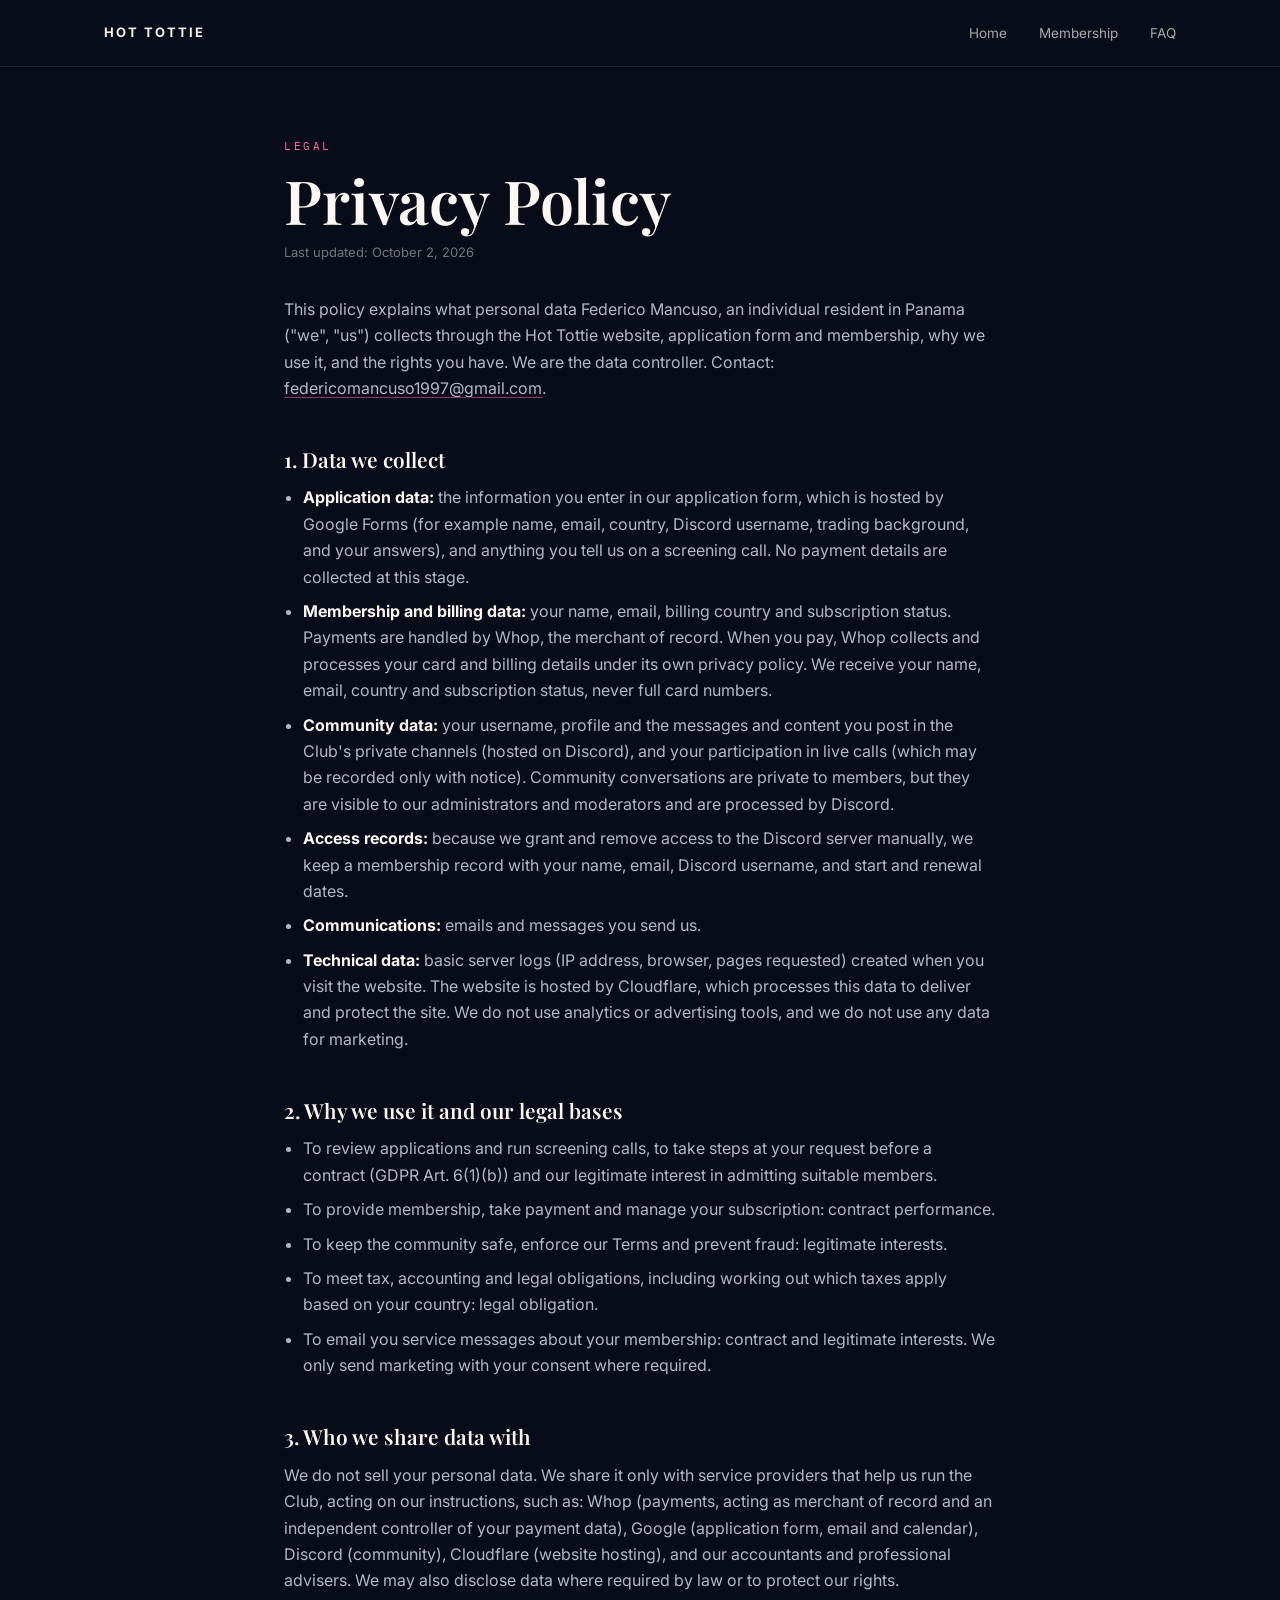
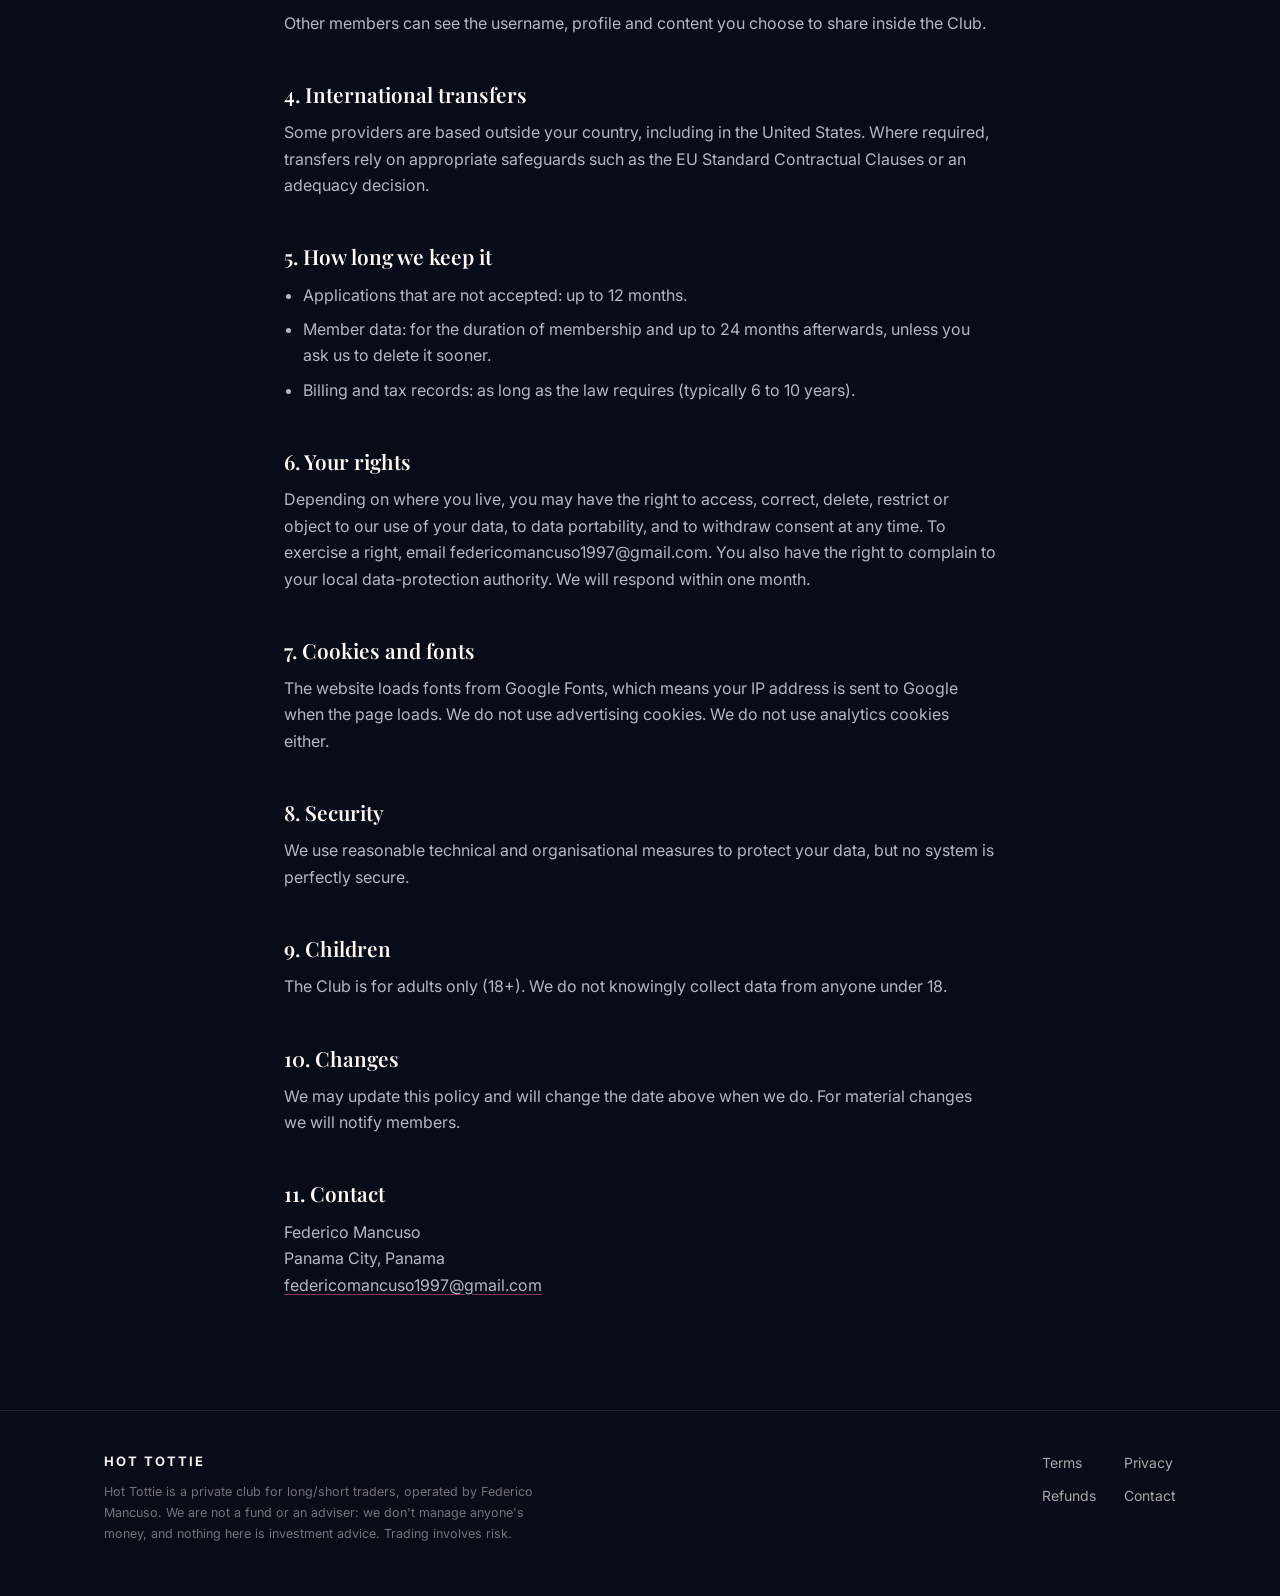
==== privacy.html @ 563d39f2 "Add files via upload" ====
<!DOCTYPE html>
<html lang="en">
<head>
<meta charset="UTF-8">
<meta name="viewport" content="width=device-width, initial-scale=1.0">
<title>Privacy Policy — Hot Tottie</title>
<meta name="description" content="How Hot Tottie collects and uses personal data.">
<link rel="preconnect" href="https://fonts.googleapis.com">
<link rel="preconnect" href="https://fonts.gstatic.com" crossorigin>
<link href="https://fonts.googleapis.com/css2?family=Playfair+Display:ital,wght@0,600;0,700;1,500&family=Inter:wght@400;500;600;700&family=IBM+Plex+Mono:wght@400;500&display=swap" rel="stylesheet">
<link rel="icon" href="favicon.svg" type="image/svg+xml">
<link rel="stylesheet" href="css/style.css">
</head>
<body class="legal-page">

<header class="legal-header">
  <div class="wrap nav">
    <a href="/" class="logo">Hot Tottie</a>
    <nav class="nav-links">
      <a href="/">Home</a>
      <a href="/#membership">Membership</a>
      <a href="/#faq">FAQ</a>
    </nav>
  </div>
</header>

<main class="legal">

<div class="wrap legal-inner">
<span class="eyebrow">Legal</span>
<h1>Privacy Policy</h1>
<p class="meta">Last updated: October 2, 2026</p>

<p>This policy explains what personal data Federico Mancuso, an individual resident in Panama ("we", "us") collects through the Hot Tottie website, application form and membership, why we use it, and the rights you have. We are the data controller. Contact: <a href="mailto:federicomancuso1997@gmail.com">federicomancuso1997@gmail.com</a>.</p>

<h2>1. Data we collect</h2>
<ul>
<li><strong>Application data:</strong> the information you enter in our application form, which is hosted by Google Forms (for example name, email, country, Discord username, trading background, and your answers), and anything you tell us on a screening call. No payment details are collected at this stage.</li>
<li><strong>Membership and billing data:</strong> your name, email, billing country and subscription status. Payments are handled by Whop, the merchant of record. When you pay, Whop collects and processes your card and billing details under its own privacy policy. We receive your name, email, country and subscription status, never full card numbers.</li>
<li><strong>Community data:</strong> your username, profile and the messages and content you post in the Club's private channels (hosted on Discord), and your participation in live calls (which may be recorded only with notice). Community conversations are private to members, but they are visible to our administrators and moderators and are processed by Discord.</li>
<li><strong>Access records:</strong> because we grant and remove access to the Discord server manually, we keep a membership record with your name, email, Discord username, and start and renewal dates.</li>
<li><strong>Communications:</strong> emails and messages you send us.</li>
<li><strong>Technical data:</strong> basic server logs (IP address, browser, pages requested) created when you visit the website. The website is hosted by Cloudflare, which processes this data to deliver and protect the site. We do not use analytics or advertising tools, and we do not use any data for marketing.</li>
</ul>

<h2>2. Why we use it and our legal bases</h2>
<ul>
<li>To review applications and run screening calls, to take steps at your request before a contract (GDPR Art. 6(1)(b)) and our legitimate interest in admitting suitable members.</li>
<li>To provide membership, take payment and manage your subscription: contract performance.</li>
<li>To keep the community safe, enforce our Terms and prevent fraud: legitimate interests.</li>
<li>To meet tax, accounting and legal obligations, including working out which taxes apply based on your country: legal obligation.</li>
<li>To email you service messages about your membership: contract and legitimate interests. We only send marketing with your consent where required.</li>
</ul>

<h2>3. Who we share data with</h2>
<p>We do not sell your personal data. We share it only with service providers that help us run the Club, acting on our instructions, such as: Whop (payments, acting as merchant of record and an independent controller of your payment data), Google (application form, email and calendar), Discord (community), Cloudflare (website hosting), and our accountants and professional advisers. We may also disclose data where required by law or to protect our rights.</p>
<p>Other members can see the username, profile and content you choose to share inside the Club.</p>

<h2>4. International transfers</h2>
<p>Some providers are based outside your country, including in the United States. Where required, transfers rely on appropriate safeguards such as the EU Standard Contractual Clauses or an adequacy decision.</p>

<h2>5. How long we keep it</h2>
<ul>
<li>Applications that are not accepted: up to 12 months.</li>
<li>Member data: for the duration of membership and up to 24 months afterwards, unless you ask us to delete it sooner.</li>
<li>Billing and tax records: as long as the law requires (typically 6 to 10 years).</li>
</ul>

<h2>6. Your rights</h2>
<p>Depending on where you live, you may have the right to access, correct, delete, restrict or object to our use of your data, to data portability, and to withdraw consent at any time. To exercise a right, email federicomancuso1997@gmail.com. You also have the right to complain to your local data-protection authority. We will respond within one month.</p>

<h2>7. Cookies and fonts</h2>
<p>The website loads fonts from Google Fonts, which means your IP address is sent to Google when the page loads. We do not use advertising cookies. We do not use analytics cookies either.</p>

<h2>8. Security</h2>
<p>We use reasonable technical and organisational measures to protect your data, but no system is perfectly secure.</p>

<h2>9. Children</h2>
<p>The Club is for adults only (18+). We do not knowingly collect data from anyone under 18.</p>

<h2>10. Changes</h2>
<p>We may update this policy and will change the date above when we do. For material changes we will notify members.</p>

<h2>11. Contact</h2>
<p>Federico Mancuso<br>Panama City, Panama<br><a href="mailto:federicomancuso1997@gmail.com">federicomancuso1997@gmail.com</a></p>
</div>

</main>

<footer>
  <div class="wrap footer-inner">
    <div>
      <a href="/" class="logo">Hot Tottie</a>
      <p class="fine-print">
        Hot Tottie is a private club for long/short traders, operated by
        Federico Mancuso. We are not a fund or an adviser: we don't manage anyone's money,
        and nothing here is investment advice. Trading involves risk.
      </p>
    </div>
    <nav class="footer-links">
      <a href="/terms.html">Terms</a>
      <a href="/privacy.html">Privacy</a>
      <a href="/refunds.html">Refunds</a>
      <a href="mailto:federicomancuso1997@gmail.com">Contact</a>
    </nav>
  </div>
</footer>

</body>
</html>
---- css/style.css ----
/* ===========================================================
   Hot Tottie — design system
   =========================================================== */

:root {
  --bg: #030303;
  --surface: #0b0b0b;
  --surface-raised: #111111;
  --border: rgba(245, 243, 238, 0.10);
  --border-strong: rgba(245, 243, 238, 0.22);

  --text-primary: #f5f3ee;
  --text-secondary: rgba(245, 243, 238, 0.68);
  --text-muted: rgba(245, 243, 238, 0.45);

  --white-btn-bg: #f5f3ee;
  --white-btn-text: #0a0a0a;

  --font-display: "Playfair Display", Georgia, "Times New Roman", serif;
  --font-body: "Inter", -apple-system, BlinkMacSystemFont, "Segoe UI", sans-serif;
  --font-mono: "IBM Plex Mono", "SFMono-Regular", Menlo, Consolas, monospace;

  --max-w: 1120px;
}


/* ===========================================================
   Base
   =========================================================== */

* {
  box-sizing: border-box;
}

html {
  scroll-behavior: smooth;
}

body {
  margin: 0;
  background: var(--bg);
  color: var(--text-primary);
  font-family: var(--font-body);
  line-height: 1.65;
  -webkit-font-smoothing: antialiased;
}

@media (prefers-reduced-motion: reduce) {
  html {
    scroll-behavior: auto;
  }

  * {
    animation-duration: 0.001ms !important;
    animation-iteration-count: 1 !important;
    transition-duration: 0.001ms !important;
  }
}

img,
video {
  max-width: 100%;
  display: block;
}

a {
  color: inherit;
  text-decoration: none;
}


/* ===========================================================
   Layout
   =========================================================== */

.wrap {
  max-width: var(--max-w);
  margin: 0 auto;
  padding: 0 24px;
}


/* ===========================================================
   Typography
   =========================================================== */

h1,
h2,
h3 {
  font-family: var(--font-display);
  font-weight: 600;
  margin: 0;
  color: var(--text-primary);
}

h1 {
  font-size: clamp(2.4rem, 5vw, 3.8rem);
  line-height: 1.1;
}

h2 {
  font-size: clamp(1.8rem, 3.2vw, 2.6rem);
  line-height: 1.2;
}

h3 {
  font-size: 1.15rem;
  line-height: 1.3;
  font-weight: 600;
}

p {
  color: var(--text-secondary);
  margin: 0;
}

.eyebrow {
  display: inline-block;
  font-family: var(--font-mono);
  font-size: 11px;
  letter-spacing: 2.5px;
  text-transform: uppercase;
  color: var(--text-secondary);
}


/* ===========================================================
   Buttons
   =========================================================== */

.btn {
  display: inline-flex;
  align-items: center;
  justify-content: center;
  gap: 8px;

  font-family: var(--font-body);
  font-weight: 600;
  font-size: 14px;

  padding: 14px 30px;

  border-radius: 999px;
  border: 1px solid transparent;

  cursor: pointer;
  white-space: nowrap;

  transition:
    transform 0.15s ease,
    background 0.15s ease,
    border-color 0.15s ease;
}

.btn:active {
  transform: scale(0.97);
}

.btn-primary {
  background: var(--white-btn-bg);
  color: var(--white-btn-text);
}

.btn-primary:hover {
  background: #ffffff;
}

.btn-ghost {
  background: rgba(0, 0, 0, 0.35);
  color: var(--text-primary);
  border-color: var(--border-strong);
}

.btn-ghost:hover {
  border-color: var(--text-primary);
}

.btn-outline {
  background: transparent;
  color: var(--text-primary);
  border-color: var(--border-strong);
}

.btn-outline:hover {
  border-color: var(--text-primary);
}

a:focus-visible,
button:focus-visible {
  outline: 2px solid var(--text-primary);
  outline-offset: 2px;
}


/* ===========================================================
   Nav
   =========================================================== */

header.site-header {
  position: absolute;
  top: 0;
  left: 0;
  right: 0;

  z-index: 30;

  padding: 22px 0;
}

.nav {
  display: flex;
  align-items: center;
  justify-content: space-between;

  gap: 24px;
}

.logo {
  font-family: var(--font-body);
  font-size: 13px;
  font-weight: 700;
  letter-spacing: 2px;
  text-transform: uppercase;
}

.nav-links {
  display: flex;
  align-items: center;
  gap: 32px;
}

.nav-links a {
  font-size: 13.5px;
  color: var(--text-secondary);
}

.nav-links a:hover {
  color: var(--text-primary);
}

.nav-cta .btn {
  padding: 10px 22px;
  font-size: 13px;
}

@media (max-width: 760px) {
  .nav-links {
    display: none;
  }
}


/* ===========================================================
   Full-bleed video sections
   =========================================================== */

.video-section {
  position: relative;
  overflow: hidden;

  display: flex;
  align-items: center;
  justify-content: center;

  text-align: center;

  min-height: 100vh;
}

.video-section.short {
  min-height: 70vh;
}

.video-bg {
  position: absolute;
  inset: 0;

  width: 100%;
  height: 100%;

  object-fit: cover;

  z-index: 0;
}

.video-overlay {
  position: absolute;
  inset: 0;

  background:
    linear-gradient(
      180deg,
      rgba(3, 3, 3, 0.75) 0%,
      rgba(3, 3, 3, 0.35) 30%,
      rgba(3, 3, 3, 0.55) 75%,
      rgba(3, 3, 3, 0.85) 100%
    );

  z-index: 1;
}

.video-content {
  position: relative;
  z-index: 2;

  max-width: 760px;
  padding: 0 24px;

  display: flex;
  flex-direction: column;
  align-items: center;

  gap: 22px;
}

.video-content .eyebrow {
  color: rgba(245, 243, 238, 0.75);
}

.video-content h1,
.video-content h2 {
  max-width: 640px;
}

.video-content .tagline {
  font-family: var(--font-display);
  font-style: italic;

  font-size: clamp(1.05rem, 2vw, 1.3rem);

  color: rgba(245, 243, 238, 0.85);
}

.video-content .lede {
  max-width: 520px;

  font-size: 16px;

  color: rgba(245, 243, 238, 0.72);
}

.video-actions {
  display: flex;
  align-items: center;

  gap: 16px;

  flex-wrap: wrap;
  justify-content: center;
}

.hero-note {
  font-family: var(--font-mono);
  font-size: 12px;

  letter-spacing: 0.5px;

  color: rgba(245, 243, 238, 0.55);
}

.scroll-cue {
  position: absolute;

  bottom: 32px;
  left: 50%;

  transform: translateX(-50%);

  z-index: 2;

  display: flex;
  flex-direction: column;
  align-items: center;

  gap: 10px;
}

.scroll-cue span {
  font-family: var(--font-mono);
  font-size: 10px;

  letter-spacing: 2px;

  color: rgba(245, 243, 238, 0.55);
}

.scroll-cue .line {
  width: 1px;
  height: 26px;

  background: rgba(245, 243, 238, 0.4);
}


/* ===========================================================
   Section scaffolding
   =========================================================== */

section.content {
  padding: 96px 0;
}

section.content + section.content {
  border-top: 1px solid var(--border);
}

.section-head {
  max-width: 620px;

  margin: 0 auto 52px;

  text-align: center;
}

.section-head .eyebrow {
  display: block;
  margin-bottom: 14px;
}

.section-head p {
  margin-top: 14px;
  font-size: 16px;
}

#inside .section-head h2 {
  font-size: clamp(1.3rem, 2.3vw, 1.8rem);

  font-weight: 500;
  line-height: 1.35;
}


/* ===========================================================
   Photo grid
   =========================================================== */

.photo-grid {
  display: grid;

  grid-template-columns: repeat(
    auto-fit,
    minmax(220px, 1fr)
  );

  gap: 20px;
}

.photo-grid.cols-3 {
  grid-template-columns: repeat(3, 1fr);
}

@media (max-width: 760px) {
  .photo-grid.cols-3 {
    grid-template-columns: 1fr;
  }
}


/* ===========================================================
   LARGE IMAGE CAROUSEL
   One image visible at a time
   Swipe + desktop arrows
   =========================================================== */

.carousel-wrap {
  position: relative;

  /*
    Keeps the image large while preventing it
    from becoming excessively wide on very large screens.
  */
  max-width: 1000px;

  margin: 0 auto;

  /*
    Space reserved for the navigation arrows.
  */
  padding: 0 54px;
}

.carousel {
  display: flex;

  gap: 20px;

  overflow-x: auto;

  scroll-snap-type: x mandatory;
  scroll-behavior: smooth;

  -webkit-overflow-scrolling: touch;

  padding: 0 0 8px;

  scrollbar-width: none;

  /*
    Prevent accidental vertical scrolling while
    swiping horizontally on touch devices.
  */
  touch-action: pan-x;
}

.carousel::-webkit-scrollbar {
  display: none;
}


/*
  Each carousel card occupies the entire available
  carousel width.

  This is the main change from the previous 84% width,
  which caused the next image to peek into view.
*/

.carousel .photo-card {
  flex: 0 0 100%;
  width: 100%;

  scroll-snap-align: center;
}


/* ===========================================================
   Photo cards
   =========================================================== */

.photo-card {
  position: relative;

  border-radius: 18px;

  overflow: hidden;

  aspect-ratio: 4 / 5;

  background: var(--surface-raised);

  border: 1px solid var(--border);
}


/*
  Screenshots are landscape images, so give them
  a wider aspect ratio.
*/

.photo-card.screen {
  aspect-ratio: 16 / 10;

  background: #050505;
}


/*
  Screenshot images must remain completely visible.
  Do not crop the Discord screenshots.
*/

.photo-card.screen img {
  object-fit: contain;
}


/*
  General image styling.
*/

.photo-card img {
  width: 100%;
  height: 100%;

  object-fit: cover;

  /*
    Indicates that the image can be opened
    and enlarged.
  */
  cursor: zoom-in;

  /*
    Prevents image dragging from interfering
    with carousel interaction.
  */
  user-select: none;
  -webkit-user-select: none;
}


/* ===========================================================
   Card scrim
   =========================================================== */

.photo-card .scrim {
  position: absolute;
  inset: 0;

  background:
    linear-gradient(
      180deg,
      rgba(3, 3, 3, 0) 50%,
      rgba(3, 3, 3, 0.85) 100%
    );

  pointer-events: none;
}


/* ===========================================================
   Card captions
   =========================================================== */

.photo-card .caption {
  position: absolute;

  left: 18px;
  right: 18px;
  bottom: 16px;

  z-index: 2;

  font-size: 14.5px;
  font-weight: 600;

  color: var(--text-primary);

  min-height: 1.4em;
}


/* ===========================================================
   Carousel arrows
   =========================================================== */

.carousel-arrow {
  position: absolute;

  top: 50%;

  transform: translateY(-50%);

  z-index: 10;

  width: 44px;
  height: 44px;

  display: flex;
  align-items: center;
  justify-content: center;

  border: 1px solid var(--border-strong);

  border-radius: 50%;

  background: rgba(3, 3, 3, 0.78);

  color: var(--text-primary);

  font-family: var(--font-body);

  font-size: 25px;
  line-height: 1;

  cursor: pointer;

  backdrop-filter: blur(8px);
  -webkit-backdrop-filter: blur(8px);

  transition:
    background 0.2s ease,
    border-color 0.2s ease,
    transform 0.2s ease;
}

.carousel-arrow:hover {
  background: rgba(245, 243, 238, 0.12);

  border-color: var(--text-primary);
}

.carousel-arrow:active {
  transform: translateY(-50%) scale(0.94);
}

.carousel-arrow.prev {
  left: 0;
}

.carousel-arrow.next {
  right: 0;
}


/* ===========================================================
   Feature grid
   =========================================================== */

.grid-4 {
  display: grid;

  grid-template-columns: repeat(
    auto-fit,
    minmax(230px, 1fr)
  );

  gap: 20px;
}

.feature {
  background: var(--surface);

  border: 1px solid var(--border);

  border-radius: 18px;

  padding: 30px 26px;
}

.feature .mark {
  font-family: var(--font-mono);

  font-size: 12px;

  letter-spacing: 1.5px;

  color: var(--text-muted);

  display: block;

  margin-bottom: 18px;
}

.feature h3 {
  margin-bottom: 10px;
}

.feature p {
  font-size: 14.5px;
}


/* ===========================================================
   Perk section
   =========================================================== */

.perk-copy {
  max-width: 620px;

  margin: 0 auto 48px;

  text-align: center;
}

.perk-copy .eyebrow {
  display: block;

  margin-bottom: 14px;
}

.perk-copy p {
  margin-top: 16px;

  font-size: 16px;
}


/* ===========================================================
   IMAGE LIGHTBOX
   Full-screen image viewer
   =========================================================== */

.image-lightbox {
  position: fixed;

  inset: 0;

  z-index: 9999;

  display: flex;

  align-items: center;
  justify-content: center;

  padding: 30px;

  background: rgba(0, 0, 0, 0.94);

  opacity: 0;

  visibility: hidden;

  transition:
    opacity 0.2s ease,
    visibility 0.2s ease;
}


/*
  Activated by JavaScript when an image
  is clicked/tapped.
*/

.image-lightbox.active {
  opacity: 1;

  visibility: visible;
}


/*
  Full-size image inside the lightbox.
*/

.image-lightbox img {
  max-width: 95vw;

  max-height: 92vh;

  width: auto;
  height: auto;

  object-fit: contain;

  cursor: zoom-in;

  user-select: none;
  -webkit-user-select: none;

  transition: transform 0.25s ease;
}


/*
  Zoomed state.

  JavaScript adds/removes the .zoomed class.
*/

.image-lightbox img {
  max-width: 95vw;
  max-height: 92vh;
  width: auto;
  height: auto;
  object-fit: contain;

  cursor: zoom-in;

  user-select: none;
  -webkit-user-select: none;

  transition: transform 0.2s ease;

  touch-action: none;
  will-change: transform;
}

.image-lightbox.active img {
  cursor: zoom-in;
}


/* ===========================================================
   Lightbox close button
   =========================================================== */

.image-lightbox-close {
  position: absolute;

  top: 22px;
  right: 26px;

  width: 44px;
  height: 44px;

  display: flex;
  align-items: center;
  justify-content: center;

  border: 1px solid var(--border-strong);

  border-radius: 50%;

  background: rgba(3, 3, 3, 0.8);

  color: var(--text-primary);

  font-size: 26px;

  line-height: 1;

  cursor: pointer;

  transition:
    background 0.2s ease,
    border-color 0.2s ease;
}

.image-lightbox-close:hover {
  background: rgba(245, 243, 238, 0.12);

  border-color: var(--text-primary);
}


/* ===========================================================
   Footer
   =========================================================== */

footer {
  border-top: 1px solid var(--border);

  padding: 40px 0 52px;

  background: var(--bg);
}

.footer-inner {
  display: flex;

  justify-content: space-between;

  gap: 24px;

  flex-wrap: wrap;

  align-items: flex-start;
}

.footer-inner .logo {
  display: block;

  margin-bottom: 10px;
}

footer .fine-print {
  font-size: 12.5px;

  color: var(--text-muted);

  max-width: 460px;
}

footer nav {
  display: flex;

  gap: 22px;
}

footer nav a {
  font-size: 14px;

  color: var(--text-secondary);
}

footer nav a:hover {
  color: var(--text-primary);
}


/* ===========================================================
   MOBILE CAROUSEL
   =========================================================== */

@media (max-width: 760px) {

  /*
    The carousel uses almost the entire mobile
    screen while leaving room for the arrows.
  */

  .carousel-wrap {
    max-width: none;

    margin: 0;

    padding: 0 42px;
  }

  .carousel {
    gap: 12px;

    padding-bottom: 5px;
  }

  .carousel .photo-card {
    flex-basis: 100%;
  }


  /*
    Slightly tighter radius on small screens.
  */

  .photo-card {
    border-radius: 14px;
  }

  .photo-card.screen {
    aspect-ratio: 16 / 10;

    border-radius: 14px;
  }


  /*
    Mobile carousel arrows.
  */

  .carousel-arrow {
    width: 36px;
    height: 36px;

    font-size: 21px;
  }

  .carousel-arrow.prev {
    left: 2px;
  }

  .carousel-arrow.next {
    right: 2px;
  }


  /*
    Mobile lightbox.
  */

  .image-lightbox {
    padding: 12px;
  }

  .image-lightbox img {
    max-width: 96vw;

    max-height: 88vh;
  }


  /*
    Slightly smaller zoom on mobile so that
    very large screenshots remain usable.
  */

  .image-lightbox.zoomed img {
    transform: scale(1.7);
  }


  /*
    Smaller close button.
  */

  .image-lightbox-close {
    top: 14px;

    right: 14px;

    width: 38px;
    height: 38px;

    font-size: 22px;
  }
}


/* ===========================================================
   VERY SMALL MOBILE SCREENS
   =========================================================== */

@media (max-width: 420px) {

  .wrap {
    padding-left: 18px;
    padding-right: 18px;
  }

  .carousel-wrap {
    padding-left: 38px;
    padding-right: 38px;
  }

  .carousel-arrow {
    width: 34px;
    height: 34px;

    font-size: 20px;
  }

  .carousel-arrow.prev {
    left: 1px;
  }

  .carousel-arrow.next {
    right: 1px;
  }

  .photo-card.screen {
    border-radius: 12px;
  }
}

/* Hot Tottie brush logo */
.brand-logo {
  margin: 0;
  line-height: 0;
}
.brand-logo img {
  display: block;
  width: min(560px, 80vw);
  height: auto;
  margin-inline: auto;
  filter: drop-shadow(0 4px 24px rgba(0, 0, 0, 0.45));
}

.apply-heading {
  display: flex;
  flex-direction: column;
  align-items: center;
  gap: 0.25rem;
}
.apply-heading img {
  display: block;
  width: min(420px, 70vw);
  height: auto;
  filter: drop-shadow(0 4px 24px rgba(0, 0, 0, 0.45));
}

/* ===========================================================
   HOT TOTTIE — NIGHT-SEA THEME
   Videos stay natural; deep night-blue sections with subtle
   city-light glows; pink text and accents.
   =========================================================== */

:root {
  /* Pink accents */
  --ht-accent: #ff4f8b;
  --ht-accent-bright: #ff6fa3;
  --ht-warm-white: #fff7f4;

  /* Night sea: very dark blues */
  --ht-sea-darkest: #080b18;  /* page base, video edge fade */
  --ht-sea-deep:    #0e1226;  /* section middle */
  --ht-sea-card:    #131830;  /* cards */
  --ht-sea:         #2a3566;  /* faint glows (city lights on water) */
  --ht-sea-bright:  #4a5aa8;  /* hover borders */

  --bg: var(--ht-sea-darkest);
}

body,
footer {
  background: var(--ht-sea-darkest);
}

/* -----------------------------------------------------------
   Videos: almost neutral overlay, blue only at the very edges
   ----------------------------------------------------------- */

.video-overlay {
  background: linear-gradient(
    180deg,
    rgba(3, 3, 3, 0.60) 0%,
    rgba(3, 3, 3, 0.18) 30%,
    rgba(3, 3, 3, 0.32) 72%,
    rgba(8, 11, 24, 1)  100%
  );
}

.video-section.short .video-overlay {
  background: linear-gradient(
    180deg,
    rgba(8, 11, 24, 1)  0%,
    rgba(3, 3, 3, 0.25) 22%,
    rgba(3, 3, 3, 0.32) 75%,
    rgba(8, 11, 24, 1)  100%
  );
}

/* -----------------------------------------------------------
   Four middle sections
   ----------------------------------------------------------- */

#inside,
#benefits,
#community,
#terminal {
  position: relative;
  overflow: hidden;

  background: linear-gradient(
    180deg,
    var(--ht-sea-darkest) 0%,
    var(--ht-sea-deep) 50%,
    var(--ht-sea-darkest) 100%
  );
}

/* Faint glow, like city lights reflected on dark water */
#inside::before,
#benefits::before,
#community::before,
#terminal::before {
  content: "";
  position: absolute;
  width: min(1000px, 100vw);
  height: 520px;
  left: 50%;
  top: 0;
  transform: translateX(-50%);
  pointer-events: none;
  background: radial-gradient(
    ellipse at center top,
    rgba(42, 53, 102, 0.22) 0%,
    rgba(42, 53, 102, 0.08) 38%,
    transparent 72%
  );
}

#inside > .wrap,
#benefits > .wrap,
#community > .wrap,
#terminal > .wrap {
  position: relative;
  z-index: 1;
}

/* Pink eyebrows, warm-white headings */
#inside .section-head .eyebrow,
#benefits .section-head .eyebrow,
#community .section-head .eyebrow,
#terminal .perk-copy .eyebrow {
  color: var(--ht-accent-bright);
}

#inside .section-head h2,
#benefits .section-head h2,
#community .section-head h2,
#terminal .perk-copy h2 {
  color: var(--ht-warm-white);
}

#benefits .section-head p,
#community .section-head p,
#terminal .perk-copy p {
  color: rgba(228, 232, 248, 0.74);
}

/* Separators */
#inside + #benefits,
#benefits + #community,
#community + #terminal {
  border-top-color: rgba(74, 90, 168, 0.20);
}

/* -----------------------------------------------------------
   Feature cards
   ----------------------------------------------------------- */

#benefits .feature,
#community .feature {
  position: relative;
  overflow: hidden;

  background:
    linear-gradient(
      145deg,
      rgba(74, 90, 168, 0.09),
      rgba(42, 53, 102, 0.05) 55%,
      rgba(255, 255, 255, 0.015)
    ),
    var(--ht-sea-card);

  border-color: rgba(120, 135, 210, 0.16);

  box-shadow:
    0 14px 40px rgba(2, 3, 10, 0.45),
    inset 0 1px 0 rgba(255, 255, 255, 0.04);

  transition:
    transform 0.25s ease,
    border-color 0.25s ease,
    box-shadow 0.25s ease;
}

#benefits .feature p,
#community .feature p {
  color: rgba(228, 232, 248, 0.72);
}

#benefits .feature::before,
#community .feature::before {
  content: "";
  position: absolute;
  top: 0;
  left: 24px;
  right: 24px;
  height: 2px;
  background: linear-gradient(90deg, transparent, var(--ht-accent), transparent);
  opacity: 0.8;
}

#benefits .feature:hover,
#community .feature:hover {
  transform: translateY(-3px);
  border-color: rgba(74, 90, 168, 0.50);
  box-shadow:
    0 18px 48px rgba(2, 3, 10, 0.55),
    0 0 26px rgba(42, 53, 102, 0.30),
    inset 0 1px 0 rgba(255, 255, 255, 0.06);
}

#benefits .feature .mark,
#community .feature .mark {
  color: var(--ht-accent-bright);
}

/* -----------------------------------------------------------
   Screenshots
   ----------------------------------------------------------- */

#inside .photo-card.screen,
#terminal .photo-card.screen {
  border-color: rgba(120, 135, 210, 0.18);
  box-shadow:
    0 16px 44px rgba(2, 3, 10, 0.55),
    0 0 30px rgba(42, 53, 102, 0.18);
}

#inside .photo-card.screen:hover {
  border-color: rgba(74, 90, 168, 0.50);
}

#terminal .perk-copy h2 {
  text-shadow: 0 0 28px rgba(42, 53, 102, 0.40);
}

/* Carousel arrows: dark ring, pink arrow */
#inside .carousel-arrow,
#terminal .carousel-arrow {
  border-color: rgba(74, 90, 168, 0.40);
  color: var(--ht-accent-bright);
  background: rgba(8, 11, 24, 0.85);
}

#inside .carousel-arrow:hover,
#terminal .carousel-arrow:hover {
  border-color: var(--ht-sea-bright);
  background: rgba(42, 53, 102, 0.28);
  box-shadow: 0 0 20px rgba(42, 53, 102, 0.35);
}

/* -----------------------------------------------------------
   Mobile
   ----------------------------------------------------------- */

@media (max-width: 760px) {
  #inside::before,
  #benefits::before,
  #community::before,
  #terminal::before {
    width: 130vw;
    height: 420px;
    background: radial-gradient(
      ellipse at center top,
      rgba(42, 53, 102, 0.18) 0%,
      transparent 68%
    );
  }

  #benefits .feature:hover,
  #community .feature:hover {
    transform: none;
  }
}

/* ===========================================================
   CAROUSELS — screenshots only (no card / box)
   Add at the very end of style.css
   =========================================================== */

#inside .carousel .photo-card.screen,
#terminal .carousel .photo-card.screen {
  aspect-ratio: auto;
  background: none;
  border: 0;
  border-radius: 0;
  box-shadow: none;
  overflow: visible;

  display: flex;
  align-items: center;
  justify-content: center;
}

/* Let the screenshot define its own size */
#inside .carousel .photo-card.screen img,
#terminal .carousel .photo-card.screen img {
  width: auto;
  height: auto;
  max-width: 100%;
  max-height: 78vh;
  object-fit: contain;
  border-radius: 10px;   /* set to 0 for sharp corners */
}

/* No gradient or caption layer on screenshots */
.photo-card.screen .scrim,
.photo-card.screen .caption {
  display: none;
}

/* Center slides of different heights */
.carousel {
  align-items: center;
}


/* ===========================================================
   COMPLIANCE ADDITIONS — append at the very end of style.css
   Membership, FAQ, legal pages, footer links, placeholders
   =========================================================== */

/* ---- New sections share the night-sea look ---- */
#membership,
#faq {
  position: relative;
  overflow: hidden;
  background: linear-gradient(
    180deg,
    var(--ht-sea-darkest) 0%,
    var(--ht-sea-deep) 50%,
    var(--ht-sea-darkest) 100%
  );
}

#membership::before,
#faq::before {
  content: "";
  position: absolute;
  width: min(1000px, 100vw);
  height: 520px;
  left: 50%;
  top: 0;
  transform: translateX(-50%);
  pointer-events: none;
  background: radial-gradient(
    ellipse at center top,
    rgba(42, 53, 102, 0.22) 0%,
    rgba(42, 53, 102, 0.08) 38%,
    transparent 72%
  );
}

#membership > .wrap,
#faq > .wrap {
  position: relative;
  z-index: 1;
}

#terminal + #membership,
#membership + #faq {
  border-top-color: rgba(74, 90, 168, 0.20);
}

#membership .section-head .eyebrow,
#faq .section-head .eyebrow {
  color: var(--ht-accent-bright);
}

#membership .section-head h2,
#faq .section-head h2 {
  color: var(--ht-warm-white);
}

#membership .section-head p {
  color: rgba(228, 232, 248, 0.74);
}

/* ---- Plan card ---- */
.plan {
  display: grid;
  grid-template-columns: 1.1fr 1fr;
  gap: 40px;
  align-items: center;

  max-width: 900px;
  margin: 0 auto 28px;
  padding: 40px;

  background:
    linear-gradient(145deg, rgba(74, 90, 168, 0.09), rgba(42, 53, 102, 0.05) 55%, rgba(255, 255, 255, 0.015)),
    var(--ht-sea-card);
  border: 1px solid rgba(120, 135, 210, 0.16);
  border-radius: 18px;
  box-shadow: 0 14px 40px rgba(2, 3, 10, 0.45), inset 0 1px 0 rgba(255, 255, 255, 0.04);
}

.plan-main {
  display: flex;
  flex-direction: column;
  align-items: flex-start;
  gap: 14px;
}

.plan-name {
  font-family: var(--font-body);
  font-size: 14px;
  font-weight: 600;
  color: var(--ht-accent-bright);
}

.plan-amount {
  font-family: var(--font-display);
  font-size: clamp(2.4rem, 5vw, 3.4rem);
  line-height: 1;
  color: var(--ht-warm-white);
}

.plan-period {
  font-family: var(--font-body);
  font-size: 1rem;
  color: var(--text-secondary);
}

.plan-billing {
  font-size: 14px;
  color: rgba(228, 232, 248, 0.72);
}

.plan-list {
  list-style: none;
  margin: 0;
  padding: 0;
  display: grid;
  gap: 14px;
}

.plan-list li {
  position: relative;
  padding-left: 26px;
  font-size: 15px;
  color: rgba(228, 232, 248, 0.82);
}

.plan-list li::before {
  content: "";
  position: absolute;
  left: 0;
  top: 0.55em;
  width: 10px;
  height: 2px;
  background: var(--ht-accent);
}

/* ---- Admission steps ---- */
.steps {
  max-width: 900px;
  margin: 0 auto 28px;
}

#membership .feature {
  background:
    linear-gradient(145deg, rgba(74, 90, 168, 0.09), rgba(42, 53, 102, 0.05) 55%, rgba(255, 255, 255, 0.015)),
    var(--ht-sea-card);
  border-color: rgba(120, 135, 210, 0.16);
  box-shadow: 0 14px 40px rgba(2, 3, 10, 0.45), inset 0 1px 0 rgba(255, 255, 255, 0.04);
}

#membership .feature .mark {
  color: var(--ht-accent-bright);
}

#membership .feature p {
  color: rgba(228, 232, 248, 0.72);
}

/* ---- "What membership is / isn't" ---- */
.notice {
  max-width: 900px;
  margin: 0 auto 20px;
  padding: 24px 28px;

  border: 1px solid rgba(120, 135, 210, 0.22);
  border-left: 3px solid var(--ht-accent);
  border-radius: 12px;
  background: rgba(8, 11, 24, 0.55);
}

.notice h3 {
  margin-bottom: 8px;
  color: var(--ht-warm-white);
}

.notice p {
  font-size: 14.5px;
  color: rgba(228, 232, 248, 0.78);
}

.plan-fineprint {
  max-width: 900px;
  margin: 0 auto;
  font-size: 13px;
  text-align: center;
  color: var(--text-muted);
}

.plan-fineprint a,
.faq a,
.legal a,
footer .fine-print a {
  text-decoration: underline;
  text-underline-offset: 3px;
  text-decoration-color: rgba(255, 111, 163, 0.5);
}

.plan-fineprint a:hover,
.faq a:hover,
.legal a:hover,
footer .fine-print a:hover {
  text-decoration-color: var(--ht-accent-bright);
}

/* ---- FAQ ---- */
.faq {
  max-width: 760px;
  margin: 0 auto;
  display: grid;
  gap: 10px;
}

.faq details {
  background: rgba(19, 24, 48, 0.8);
  border: 1px solid rgba(120, 135, 210, 0.16);
  border-radius: 12px;
  padding: 0 22px;
}

.faq summary {
  cursor: pointer;
  list-style: none;
  padding: 18px 28px 18px 0;
  position: relative;
  font-weight: 600;
  font-size: 15px;
  color: var(--ht-warm-white);
}

.faq summary::-webkit-details-marker {
  display: none;
}

.faq summary::after {
  content: "+";
  position: absolute;
  right: 0;
  top: 50%;
  transform: translateY(-50%);
  font-size: 20px;
  color: var(--ht-accent-bright);
}

.faq details[open] summary::after {
  content: "\2013";
}

.faq details p {
  padding: 0 0 20px;
  font-size: 14.5px;
  color: rgba(228, 232, 248, 0.76);
}

.faq details[open] {
  border-color: rgba(106, 120, 196, 0.40);
}

/* ---- Footer links ---- */
footer .fine-print + .fine-print {
  margin-top: 10px;
}

footer nav.footer-links {
  display: grid;
  grid-template-columns: repeat(2, auto);
  gap: 10px 28px;
  align-content: start;
}

/* ---- Legal pages (terms / privacy / refunds) ---- */
.legal-page {
  background: var(--ht-sea-darkest);
}

.legal-header {
  padding: 22px 0;
  border-bottom: 1px solid var(--border);
}

.legal {
  padding: 64px 0 96px;
}

.legal-inner {
  max-width: 760px;
}

.legal .eyebrow {
  color: var(--ht-accent-bright);
  margin-bottom: 12px;
}

.legal h1 {
  color: var(--ht-warm-white);
  margin-bottom: 8px;
}

.legal .meta {
  font-size: 13px;
  color: var(--text-muted);
  margin-bottom: 32px;
}

.legal h2 {
  font-size: 1.3rem;
  margin: 2.2em 0 0.6em;
  color: var(--ht-warm-white);
}

.legal p {
  margin: 0 0 1em;
  color: rgba(228, 232, 248, 0.78);
}

.legal ul {
  margin: 0 0 1em;
  padding-left: 1.2em;
  color: rgba(228, 232, 248, 0.78);
}

.legal li {
  margin-bottom: 0.5em;
}

.legal strong {
  color: var(--ht-warm-white);
}

/* ---- Mobile ---- */
@media (max-width: 760px) {
  .plan {
    grid-template-columns: 1fr;
    gap: 28px;
    padding: 28px 22px;
  }

  .legal {
    padding: 44px 0 72px;
  }

  footer nav.footer-links {
    grid-template-columns: repeat(2, auto);
  }
}


/* ===========================================================
   PLANS GRID — founding / standard / trial
   (append after the compliance block)
   =========================================================== */

.plans {
  display: grid;
  grid-template-columns: repeat(2, 1fr);
  gap: 20px;

  max-width: 760px;
  margin: 0 auto 20px;
}

.plan-card {
  display: flex;
  flex-direction: column;
  align-items: flex-start;
  gap: 14px;

  padding: 32px 28px;

  background:
    linear-gradient(145deg, rgba(74, 90, 168, 0.09), rgba(42, 53, 102, 0.05) 55%, rgba(255, 255, 255, 0.015)),
    var(--ht-sea-card);
  border: 1px solid rgba(120, 135, 210, 0.16);
  border-radius: 18px;
  box-shadow: 0 14px 40px rgba(2, 3, 10, 0.45), inset 0 1px 0 rgba(255, 255, 255, 0.04);
}

.plan-card.featured {
  border-color: rgba(255, 111, 163, 0.45);
  box-shadow: 0 14px 40px rgba(2, 3, 10, 0.45), 0 0 30px rgba(255, 79, 139, 0.10);
}

.plan-badge {
  font-family: var(--font-mono);
  font-size: 11px;
  letter-spacing: 2px;
  text-transform: uppercase;
  color: var(--ht-accent-bright);
}

.plan-card .plan-billing {
  flex: 1;
}

.plan-card .btn {
  align-self: stretch;
}

.plan-includes {
  max-width: 560px;
  margin: 0 auto 20px;
}

@media (max-width: 700px) {
  .plans {
    grid-template-columns: 1fr;
    max-width: 440px;
  }
}

.founding-note {
  margin-bottom: 20px;
}
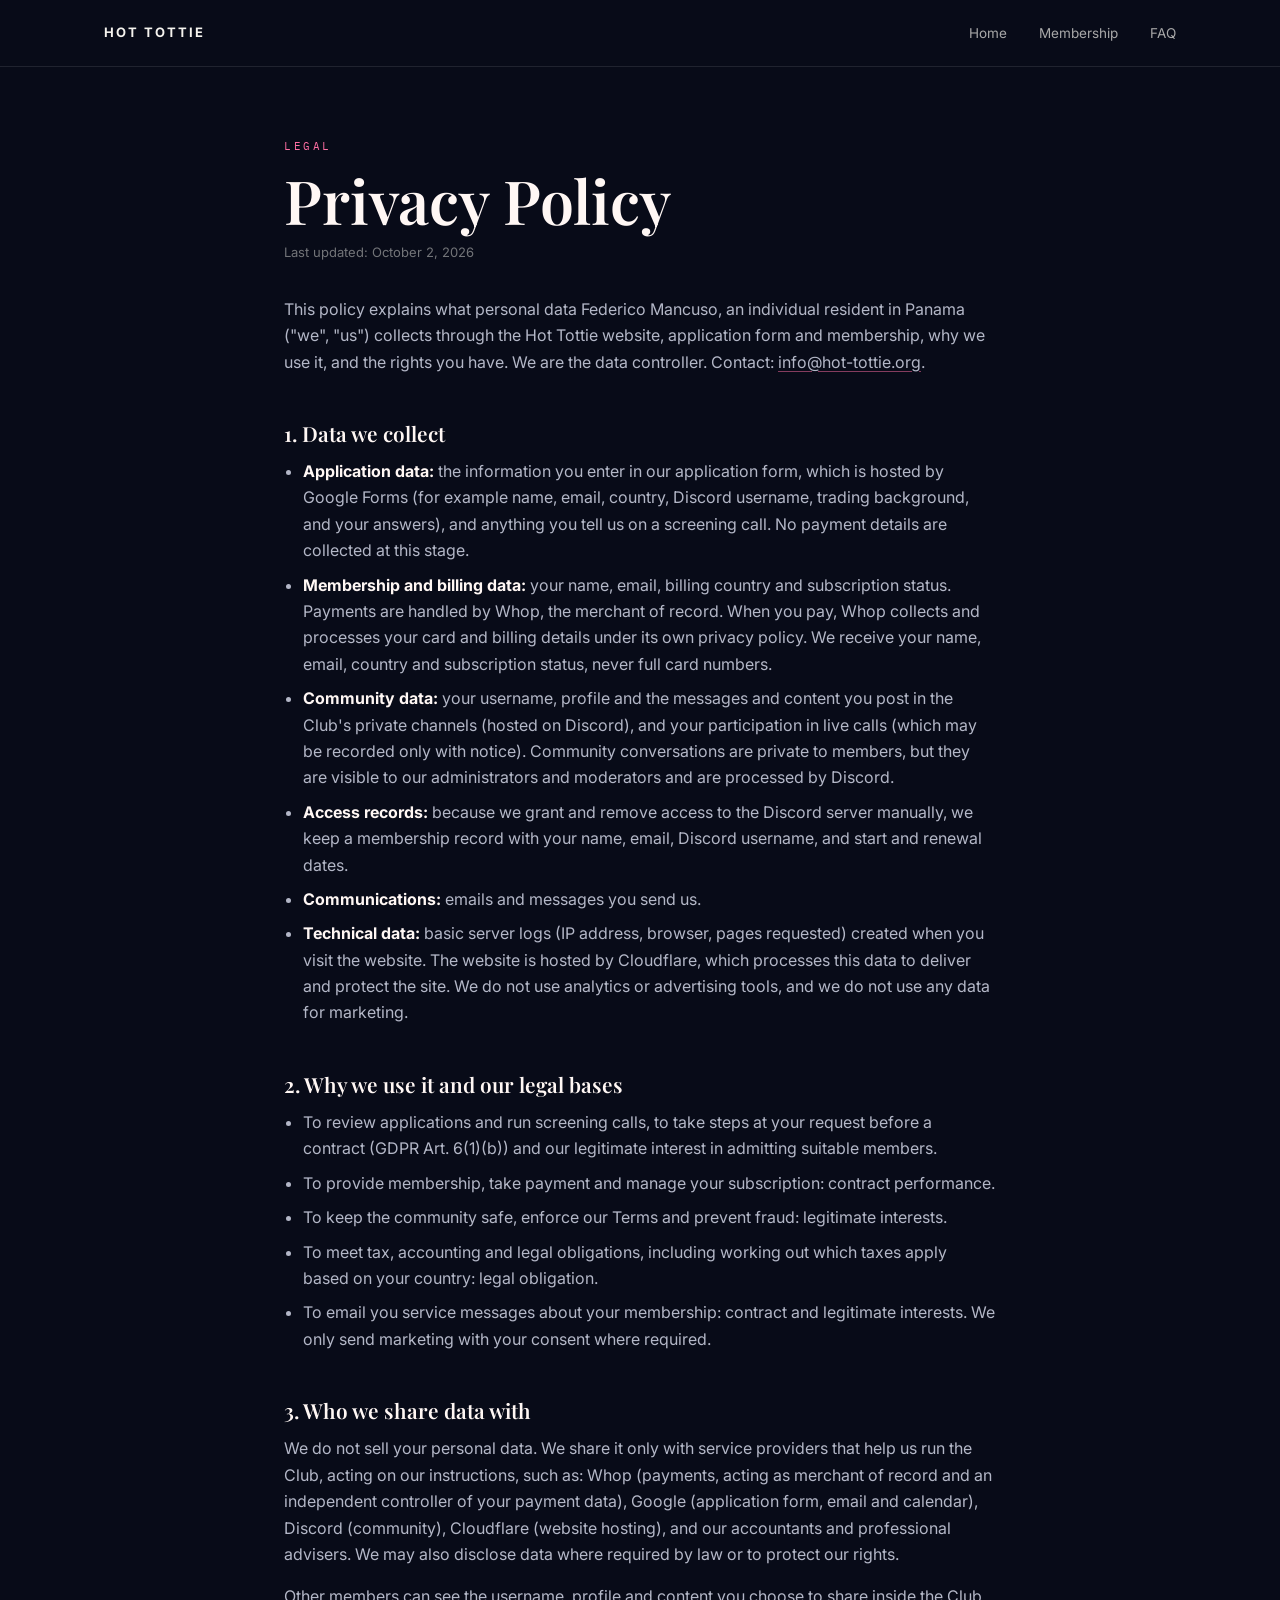
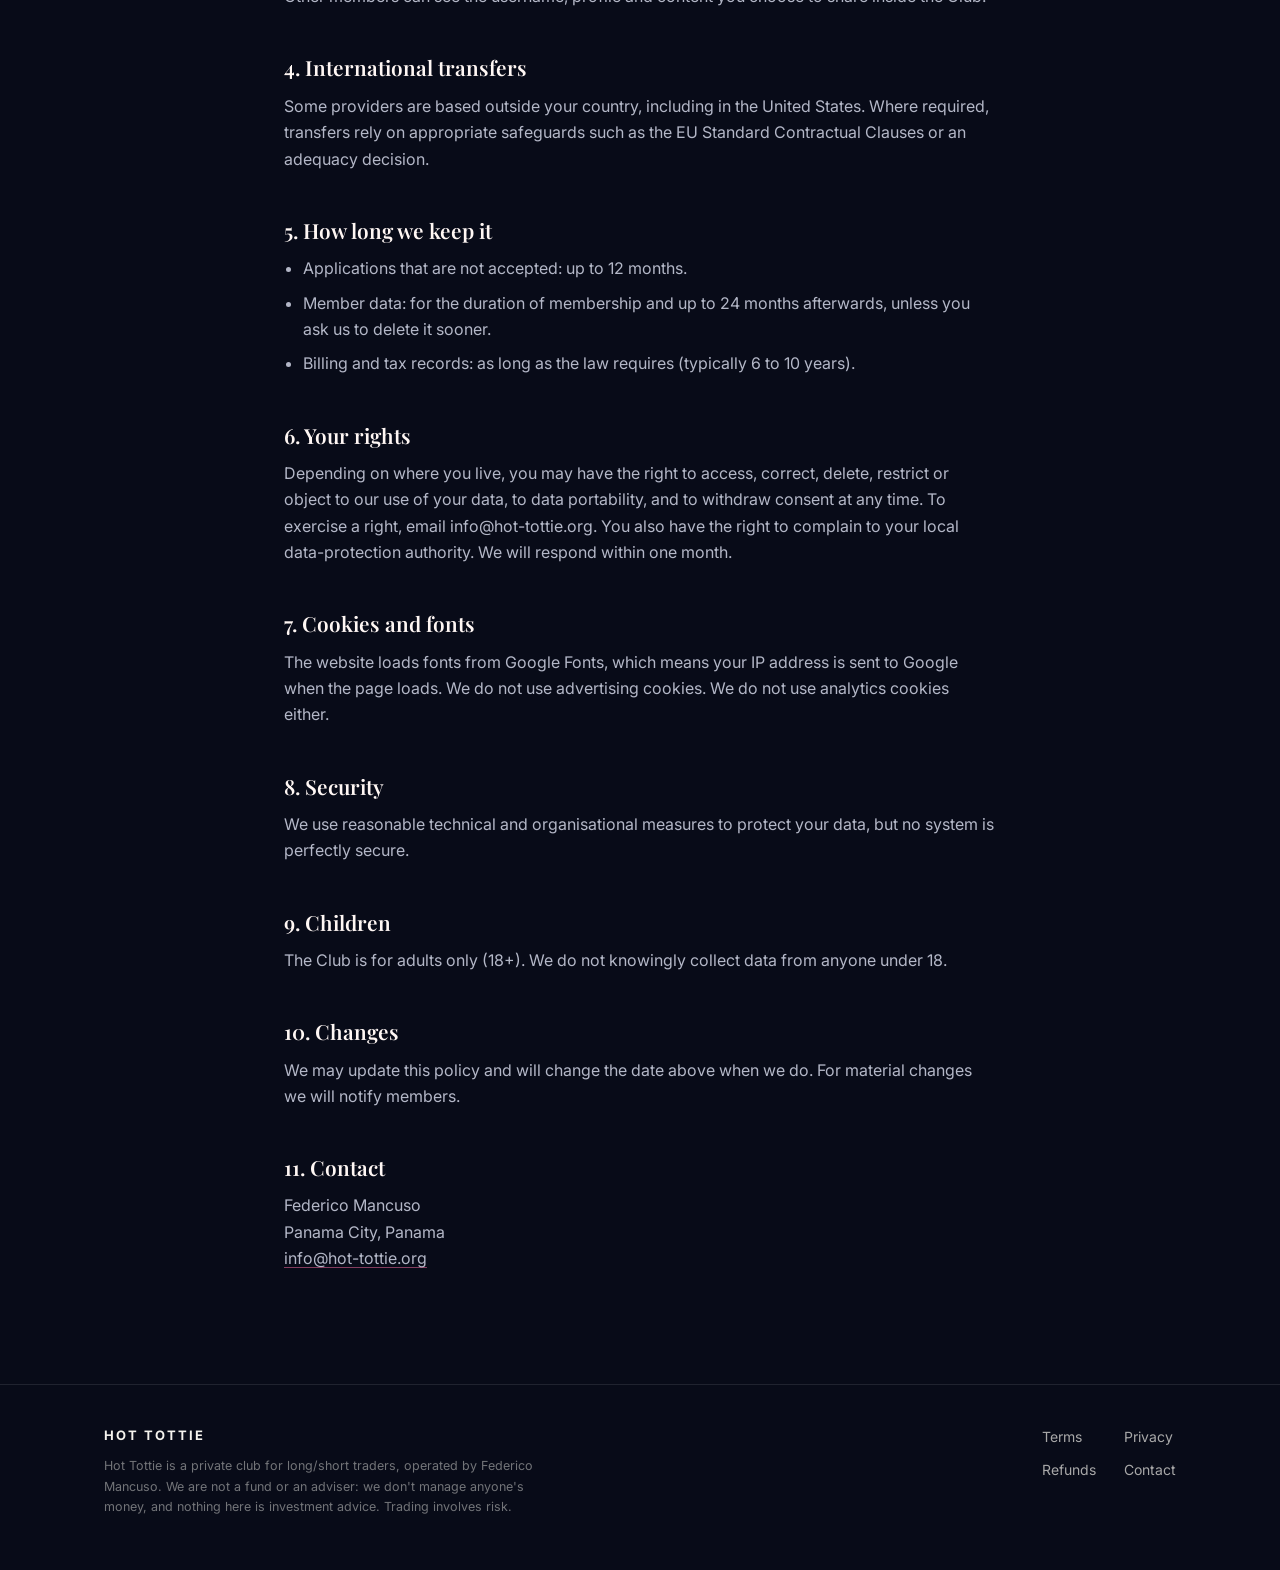
==== commit bee2f416: "Add files via upload" ====
--- a/privacy.html
+++ b/privacy.html
@@ -9,6 +9,7 @@
 <link rel="preconnect" href="https://fonts.gstatic.com" crossorigin>
 <link href="https://fonts.googleapis.com/css2?family=Playfair+Display:ital,wght@0,600;0,700;1,500&family=Inter:wght@400;500;600;700&family=IBM+Plex+Mono:wght@400;500&display=swap" rel="stylesheet">
 <link rel="icon" href="favicon.svg" type="image/svg+xml">
+<link rel="canonical" href="https://hot-tottie.org/privacy">
 <link rel="stylesheet" href="css/style.css">
 </head>
 <body class="legal-page">
@@ -31,7 +32,7 @@
 <h1>Privacy Policy</h1>
 <p class="meta">Last updated: October 2, 2026</p>
 
-<p>This policy explains what personal data Federico Mancuso, an individual resident in Panama ("we", "us") collects through the Hot Tottie website, application form and membership, why we use it, and the rights you have. We are the data controller. Contact: <a href="mailto:federicomancuso1997@gmail.com">federicomancuso1997@gmail.com</a>.</p>
+<p>This policy explains what personal data Federico Mancuso, an individual resident in Panama ("we", "us") collects through the Hot Tottie website, application form and membership, why we use it, and the rights you have. We are the data controller. Contact: <a href="mailto:info@hot-tottie.org">info@hot-tottie.org</a>.</p>
 
 <h2>1. Data we collect</h2>
 <ul>
@@ -67,7 +68,7 @@
 </ul>
 
 <h2>6. Your rights</h2>
-<p>Depending on where you live, you may have the right to access, correct, delete, restrict or object to our use of your data, to data portability, and to withdraw consent at any time. To exercise a right, email federicomancuso1997@gmail.com. You also have the right to complain to your local data-protection authority. We will respond within one month.</p>
+<p>Depending on where you live, you may have the right to access, correct, delete, restrict or object to our use of your data, to data portability, and to withdraw consent at any time. To exercise a right, email info@hot-tottie.org. You also have the right to complain to your local data-protection authority. We will respond within one month.</p>
 
 <h2>7. Cookies and fonts</h2>
 <p>The website loads fonts from Google Fonts, which means your IP address is sent to Google when the page loads. We do not use advertising cookies. We do not use analytics cookies either.</p>
@@ -82,7 +83,7 @@
 <p>We may update this policy and will change the date above when we do. For material changes we will notify members.</p>
 
 <h2>11. Contact</h2>
-<p>Federico Mancuso<br>Panama City, Panama<br><a href="mailto:federicomancuso1997@gmail.com">federicomancuso1997@gmail.com</a></p>
+<p>Federico Mancuso<br>Panama City, Panama<br><a href="mailto:info@hot-tottie.org">info@hot-tottie.org</a></p>
 </div>
 
 </main>
@@ -101,7 +102,7 @@
       <a href="/terms.html">Terms</a>
       <a href="/privacy.html">Privacy</a>
       <a href="/refunds.html">Refunds</a>
-      <a href="mailto:federicomancuso1997@gmail.com">Contact</a>
+      <a href="mailto:info@hot-tottie.org">Contact</a>
     </nav>
   </div>
 </footer>
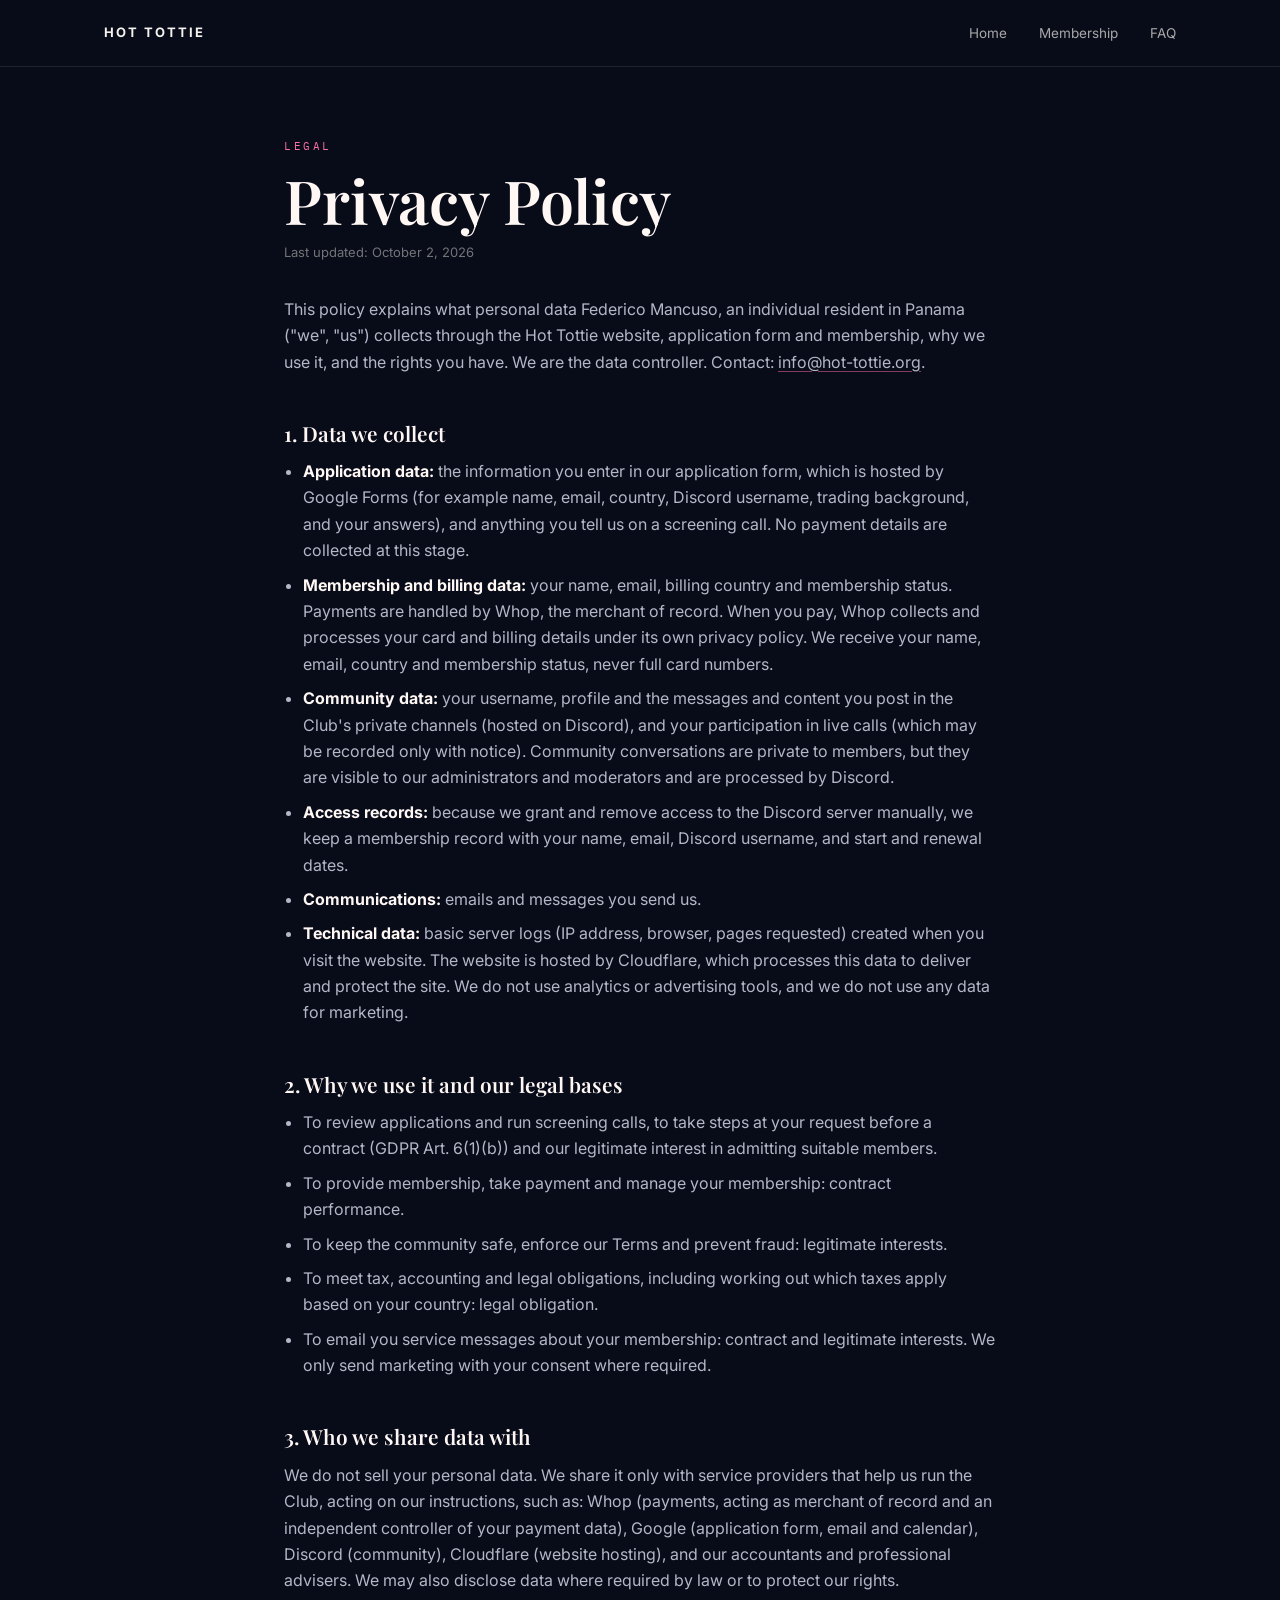
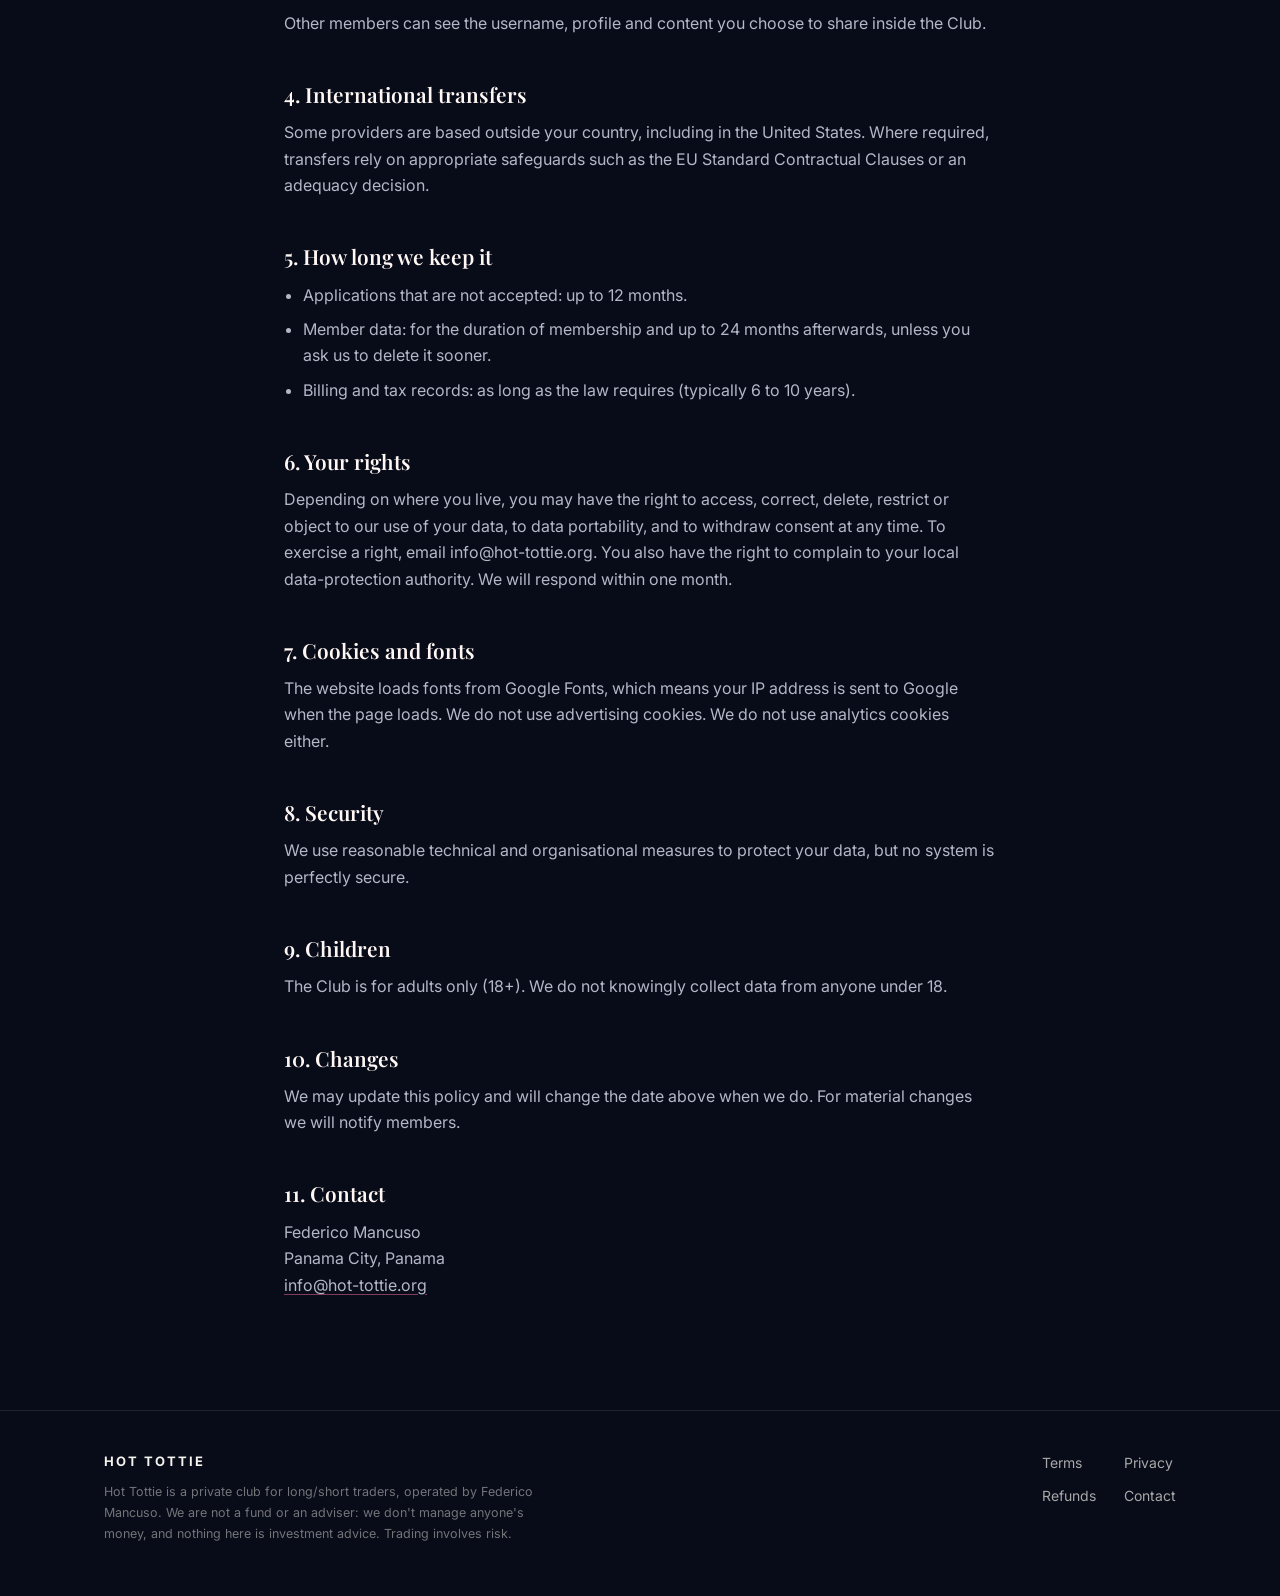
==== commit 13e2fa11: "Add files via upload" ====
--- a/privacy.html
+++ b/privacy.html
@@ -37,7 +37,7 @@
 <h2>1. Data we collect</h2>
 <ul>
 <li><strong>Application data:</strong> the information you enter in our application form, which is hosted by Google Forms (for example name, email, country, Discord username, trading background, and your answers), and anything you tell us on a screening call. No payment details are collected at this stage.</li>
-<li><strong>Membership and billing data:</strong> your name, email, billing country and subscription status. Payments are handled by Whop, the merchant of record. When you pay, Whop collects and processes your card and billing details under its own privacy policy. We receive your name, email, country and subscription status, never full card numbers.</li>
+<li><strong>Membership and billing data:</strong> your name, email, billing country and membership status. Payments are handled by Whop, the merchant of record. When you pay, Whop collects and processes your card and billing details under its own privacy policy. We receive your name, email, country and membership status, never full card numbers.</li>
 <li><strong>Community data:</strong> your username, profile and the messages and content you post in the Club's private channels (hosted on Discord), and your participation in live calls (which may be recorded only with notice). Community conversations are private to members, but they are visible to our administrators and moderators and are processed by Discord.</li>
 <li><strong>Access records:</strong> because we grant and remove access to the Discord server manually, we keep a membership record with your name, email, Discord username, and start and renewal dates.</li>
 <li><strong>Communications:</strong> emails and messages you send us.</li>
@@ -47,7 +47,7 @@
 <h2>2. Why we use it and our legal bases</h2>
 <ul>
 <li>To review applications and run screening calls, to take steps at your request before a contract (GDPR Art. 6(1)(b)) and our legitimate interest in admitting suitable members.</li>
-<li>To provide membership, take payment and manage your subscription: contract performance.</li>
+<li>To provide membership, take payment and manage your membership: contract performance.</li>
 <li>To keep the community safe, enforce our Terms and prevent fraud: legitimate interests.</li>
 <li>To meet tax, accounting and legal obligations, including working out which taxes apply based on your country: legal obligation.</li>
 <li>To email you service messages about your membership: contract and legitimate interests. We only send marketing with your consent where required.</li>
